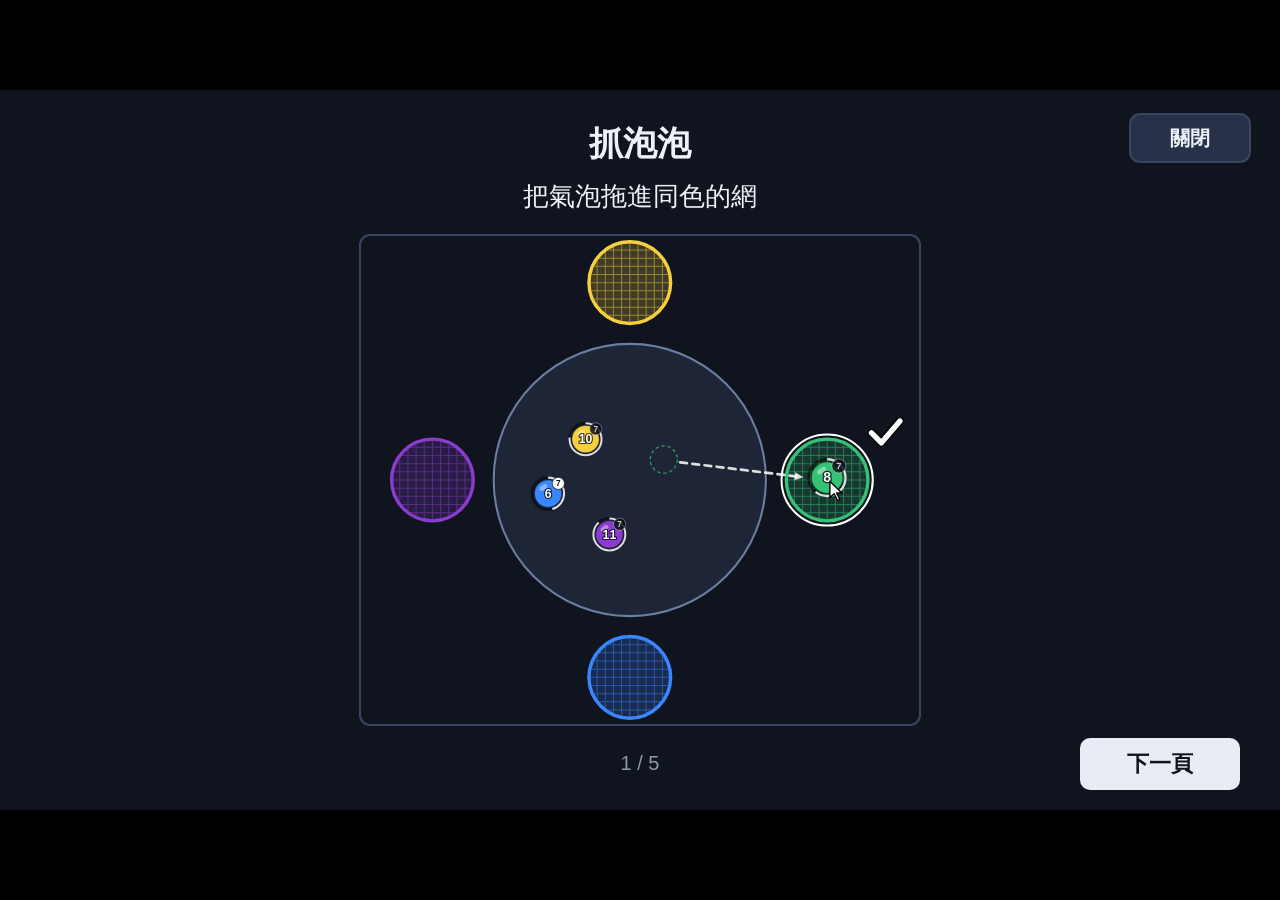
==== game/index.html @ 855d4551 "[feat] [捕泡手] 1.RD交付可玩的Demo第一版 2.規格補開場說明與壓力比公式 3.轉移至試玩第1輪 Co-Authored-By: Claude Fable 5.1 <noreply@a" ====
<!DOCTYPE html>
<html lang="zh-Hant">
<head>
<meta charset="utf-8">
<title>捕泡手</title>
<link rel="stylesheet" href="style.css">
</head>
<body>
<div id="stage">
  <canvas id="game"></canvas>
</div>
<script src="art/art.js"></script>
<script src="game.js"></script>
</body>
</html>
---- game/style.css ----
html, body {
  margin: 0;
  padding: 0;
  background: #000;
  height: 100%;
  overflow: hidden;
}
#stage {
  width: 100vw;
  height: 100vh;
  display: flex;
  align-items: center;
  justify-content: center;
}
#game {
  width: 1280px;
  height: 720px;
  cursor: default;
  image-rendering: -webkit-optimize-contrast;
}
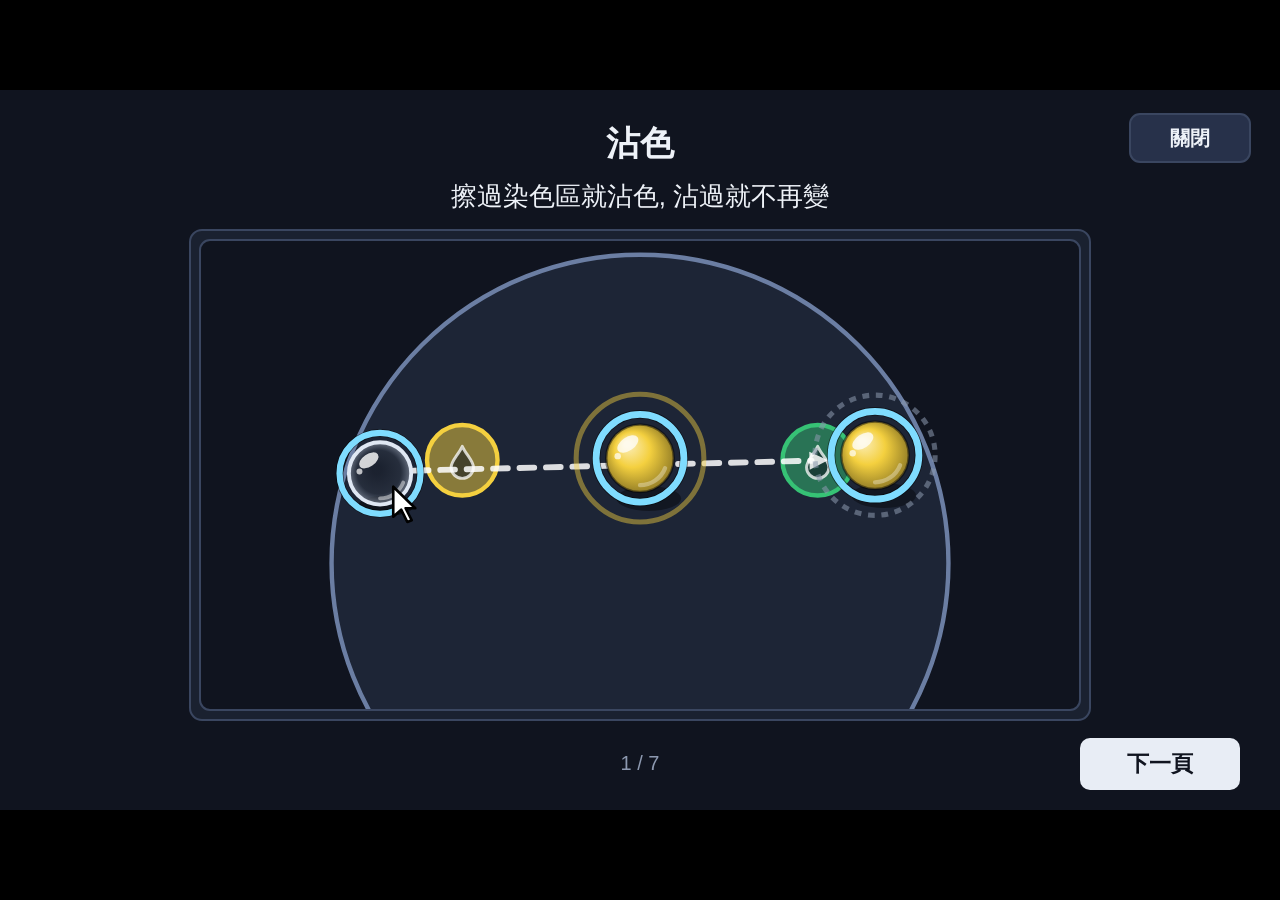
==== commit 699232fb: "[feat] [捕泡手] 1.RD交付音樂節奏與血條的Demo第七版 2.轉移至試玩第7輪 Co-Authored-By: Claude Opus 5.5 <noreply@anthropic.com" ====
--- a/game/index.html
+++ b/game/index.html
@@ -10,6 +10,7 @@
   <canvas id="game"></canvas>
 </div>
 <script src="art/art.js"></script>
+<script src="audio/sound.js"></script>
 <script src="game.js"></script>
 </body>
 </html>
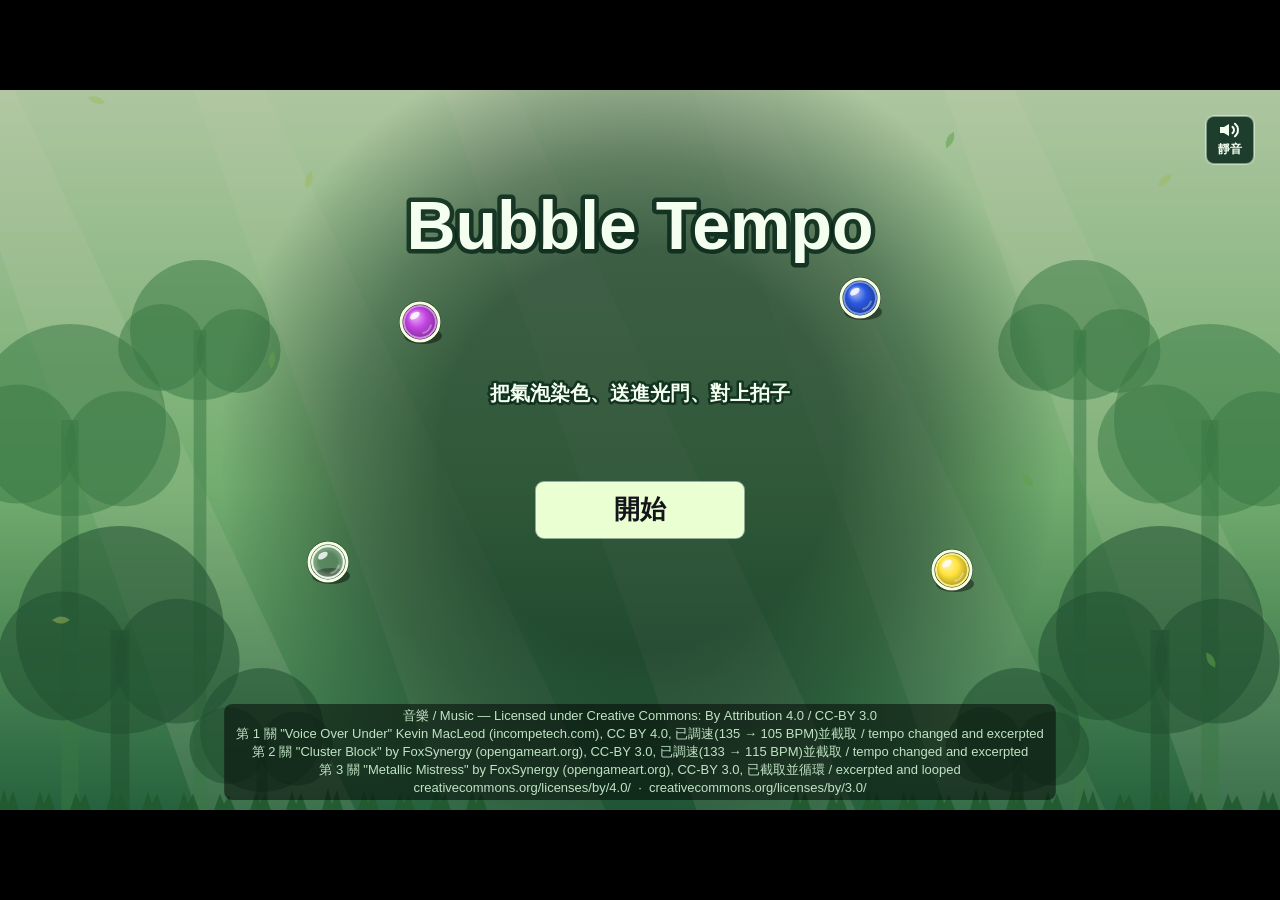
==== commit 302f0c1e: "[feat] [WebGame_BubbleCatcher] 產出發布用遊戲與素材方案 Co-Authored-By: Claude Opus 5.5 <noreply@anthropic.com>" ====
--- a/game/index.html
+++ b/game/index.html
@@ -2,7 +2,7 @@
 <html lang="zh-Hant">
 <head>
 <meta charset="utf-8">
-<title>捕泡手</title>
+<title>Bubble Tempo</title>
 <link rel="stylesheet" href="style.css">
 </head>
 <body>
@@ -12,5 +12,6 @@
 <script src="art/art.js"></script>
 <script src="audio/sound.js"></script>
 <script src="game.js"></script>
+<script src="touch.js"></script>
 </body>
 </html>
--- a/game/style.css
+++ b/game/style.css
@@ -5,16 +5,21 @@
   height: 100%;
   overflow: hidden;
 }
+/* 容器 = 整個視窗(或網站 iframe); 畫布 CSS 尺寸由 game.js 的 fitCanvas 依容器算最大等比尺寸, 這裡只負責置中與黑邊 */
 #stage {
-  width: 100vw;
-  height: 100vh;
+  position: fixed;
+  left: 0;
+  top: 0;
+  right: 0;
+  bottom: 0;
   display: flex;
   align-items: center;
   justify-content: center;
+  background: #000;
 }
 #game {
-  width: 1280px;
-  height: 720px;
+  display: block;
+  flex: none;
   cursor: default;
   image-rendering: -webkit-optimize-contrast;
 }
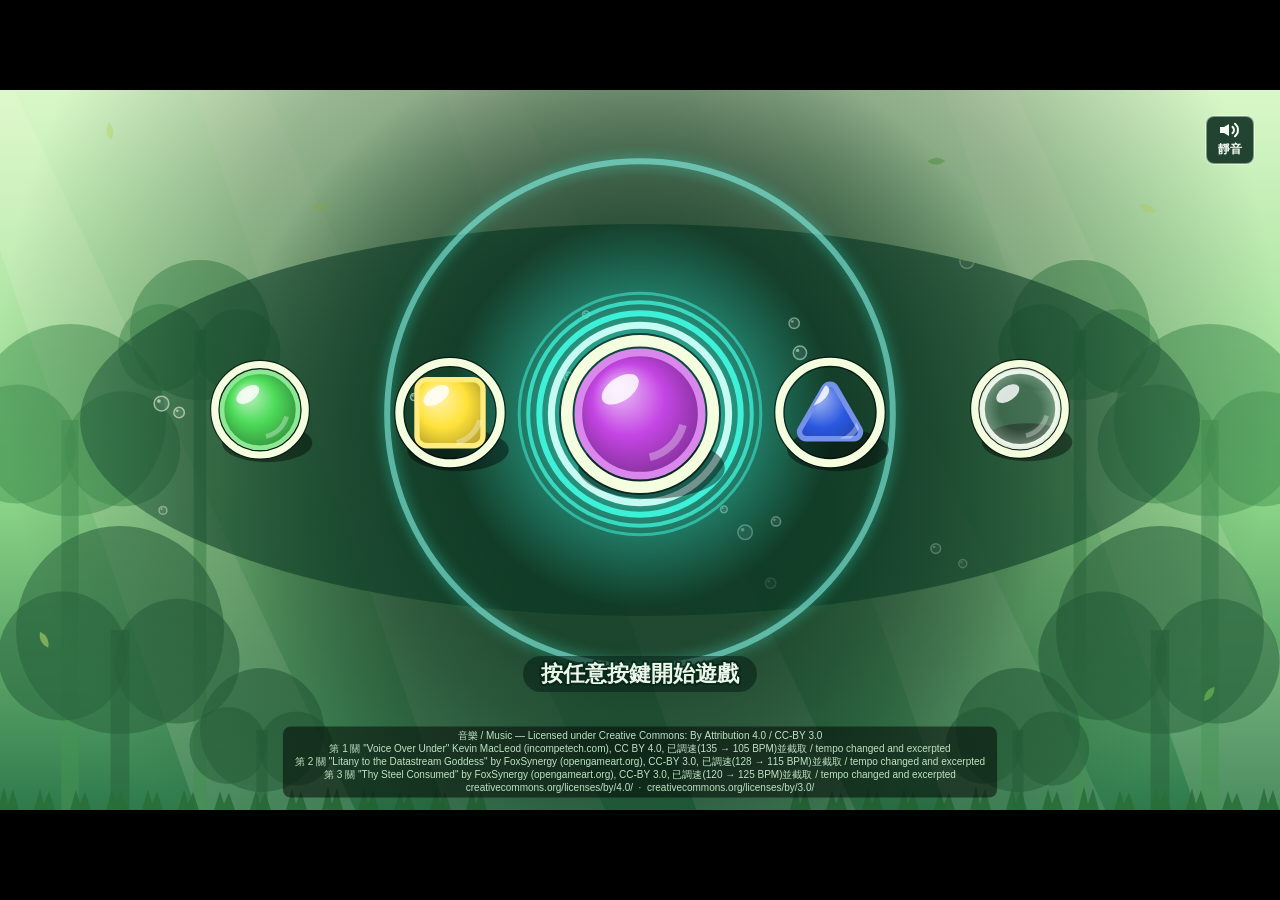
==== commit 822955a5: "[feat] [WebGame_BubbleCatcher] 產出發布用遊戲與素材方案 Co-Authored-By: Claude Opus 5.5 <noreply@anthropic.com>" ====
--- a/game/index.html
+++ b/game/index.html
@@ -2,7 +2,7 @@
 <html lang="zh-Hant">
 <head>
 <meta charset="utf-8">
-<title>Bubble Tempo</title>
+<title>節奏＋分色</title>
 <link rel="stylesheet" href="style.css">
 </head>
 <body>
